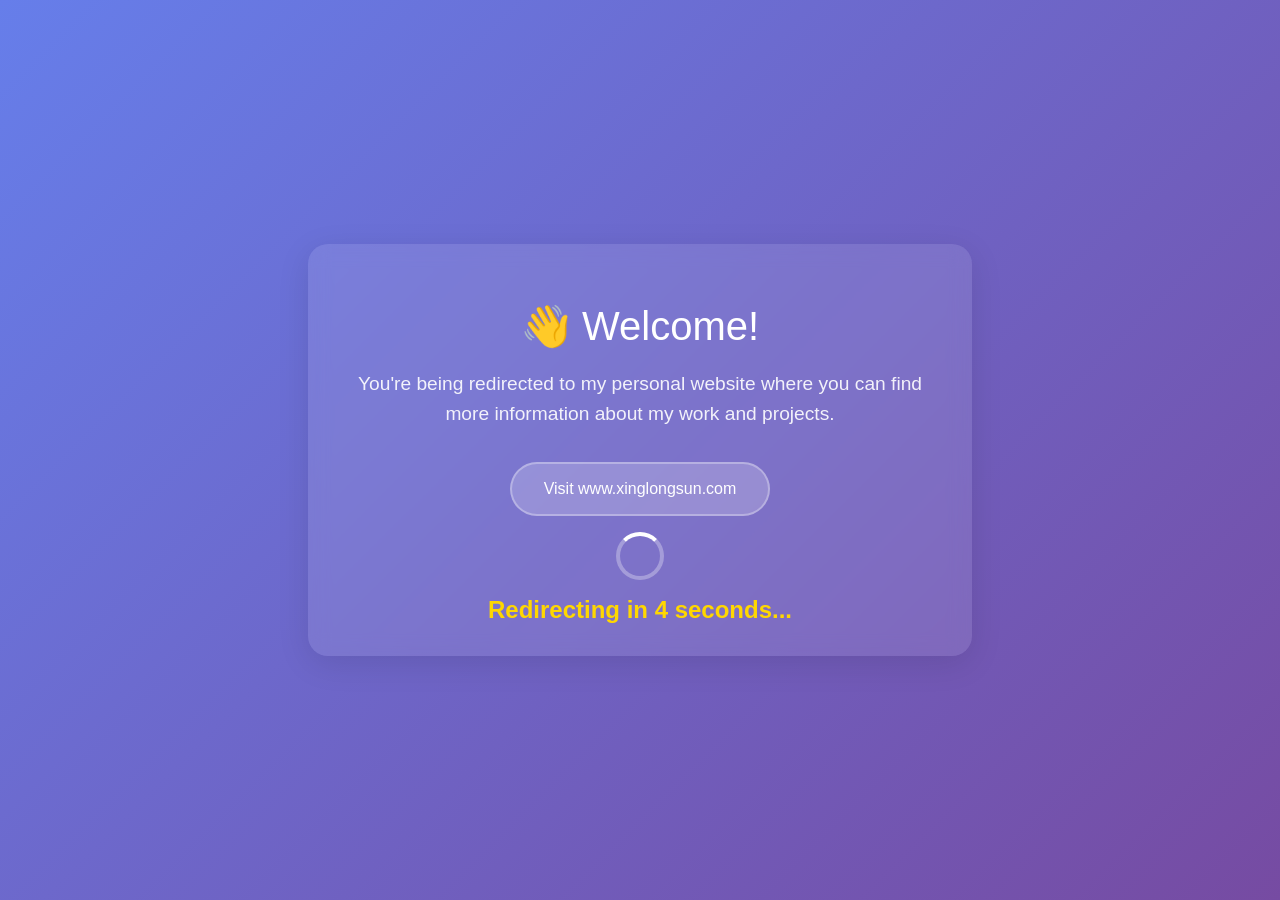
==== index.html @ 54a5a79b "update" ====
<!DOCTYPE html>
<html lang="en">
<head>
    <meta charset="UTF-8">
    <meta name="viewport" content="width=device-width, initial-scale=1.0">
    <title>Redirecting to Xinglong Sun's Website</title>
    <style>
        body {
            font-family: -apple-system, BlinkMacSystemFont, 'Segoe UI', Roboto, Oxygen, Ubuntu, Cantarell, sans-serif;
            background: linear-gradient(135deg, #667eea 0%, #764ba2 100%);
            margin: 0;
            padding: 0;
            min-height: 100vh;
            display: flex;
            align-items: center;
            justify-content: center;
            color: white;
        }
        
        .container {
            text-align: center;
            max-width: 600px;
            padding: 2rem;
            background: rgba(255, 255, 255, 0.1);
            border-radius: 20px;
            backdrop-filter: blur(10px);
            box-shadow: 0 8px 32px rgba(0, 0, 0, 0.1);
        }
        
        h1 {
            font-size: 2.5rem;
            margin-bottom: 1rem;
            font-weight: 300;
        }
        
        p {
            font-size: 1.2rem;
            margin-bottom: 2rem;
            line-height: 1.6;
            opacity: 0.9;
        }
        
        .redirect-link {
            display: inline-block;
            background: rgba(255, 255, 255, 0.2);
            color: white;
            text-decoration: none;
            padding: 1rem 2rem;
            border-radius: 50px;
            font-weight: 500;
            transition: all 0.3s ease;
            border: 2px solid rgba(255, 255, 255, 0.3);
        }
        
        .redirect-link:hover {
            background: rgba(255, 255, 255, 0.3);
            transform: translateY(-2px);
            box-shadow: 0 10px 20px rgba(0, 0, 0, 0.2);
        }
        
        .countdown {
            font-size: 1.5rem;
            font-weight: bold;
            margin-top: 1rem;
            color: #ffd700;
        }
        
        .spinner {
            width: 40px;
            height: 40px;
            border: 4px solid rgba(255, 255, 255, 0.3);
            border-top: 4px solid white;
            border-radius: 50%;
            animation: spin 1s linear infinite;
            margin: 1rem auto;
        }
        
        @keyframes spin {
            0% { transform: rotate(0deg); }
            100% { transform: rotate(360deg); }
        }
    </style>
</head>
<body>
    <div class="container">
        <h1>👋 Welcome!</h1>
        <p>You're being redirected to my personal website where you can find more information about my work and projects.</p>
        
        <a href="https://www.xinglongsun.com" class="redirect-link">
            Visit www.xinglongsun.com
        </a>
        
        <div class="spinner"></div>
        <div class="countdown" id="countdown">Redirecting in 5 seconds...</div>
    </div>

    <script>
        // Countdown timer
        let timeLeft = 5;
        const countdownElement = document.getElementById('countdown');
        
        const countdown = setInterval(() => {
            timeLeft--;
            if (timeLeft > 0) {
                countdownElement.textContent = `Redirecting in ${timeLeft} seconds...`;
            } else {
                countdownElement.textContent = 'Redirecting now...';
                clearInterval(countdown);
            }
        }, 1000);
        
        // Automatic redirect after 5 seconds
        setTimeout(() => {
            window.location.href = 'https://www.xinglongsun.com';
        }, 5000);
    </script>
</body>
</html>
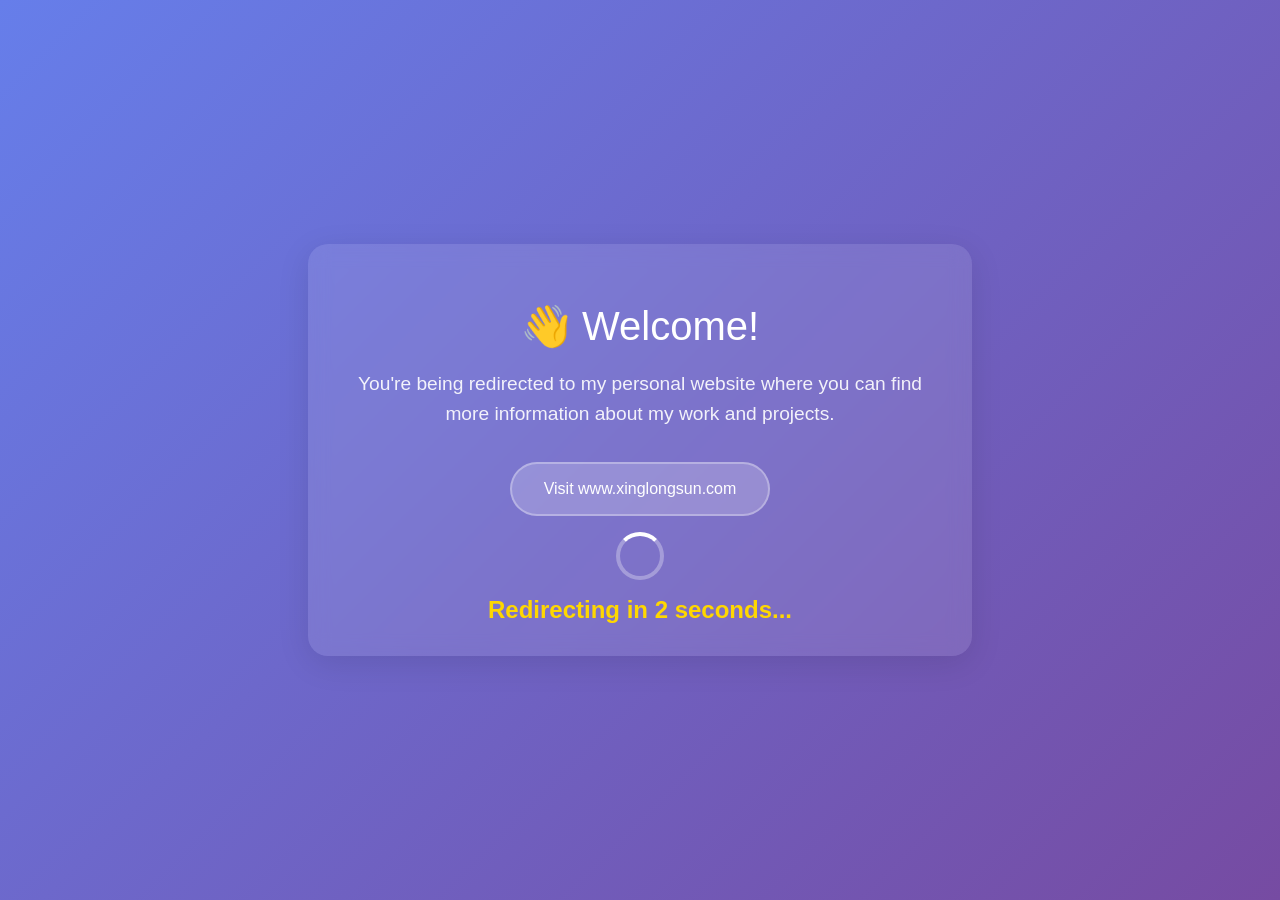
==== commit bba265b8: "update" ====
--- a/index.html
+++ b/index.html
@@ -96,7 +96,7 @@
 
     <script>
         // Countdown timer
-        let timeLeft = 5;
+        let timeLeft = 3;
         const countdownElement = document.getElementById('countdown');
         
         const countdown = setInterval(() => {
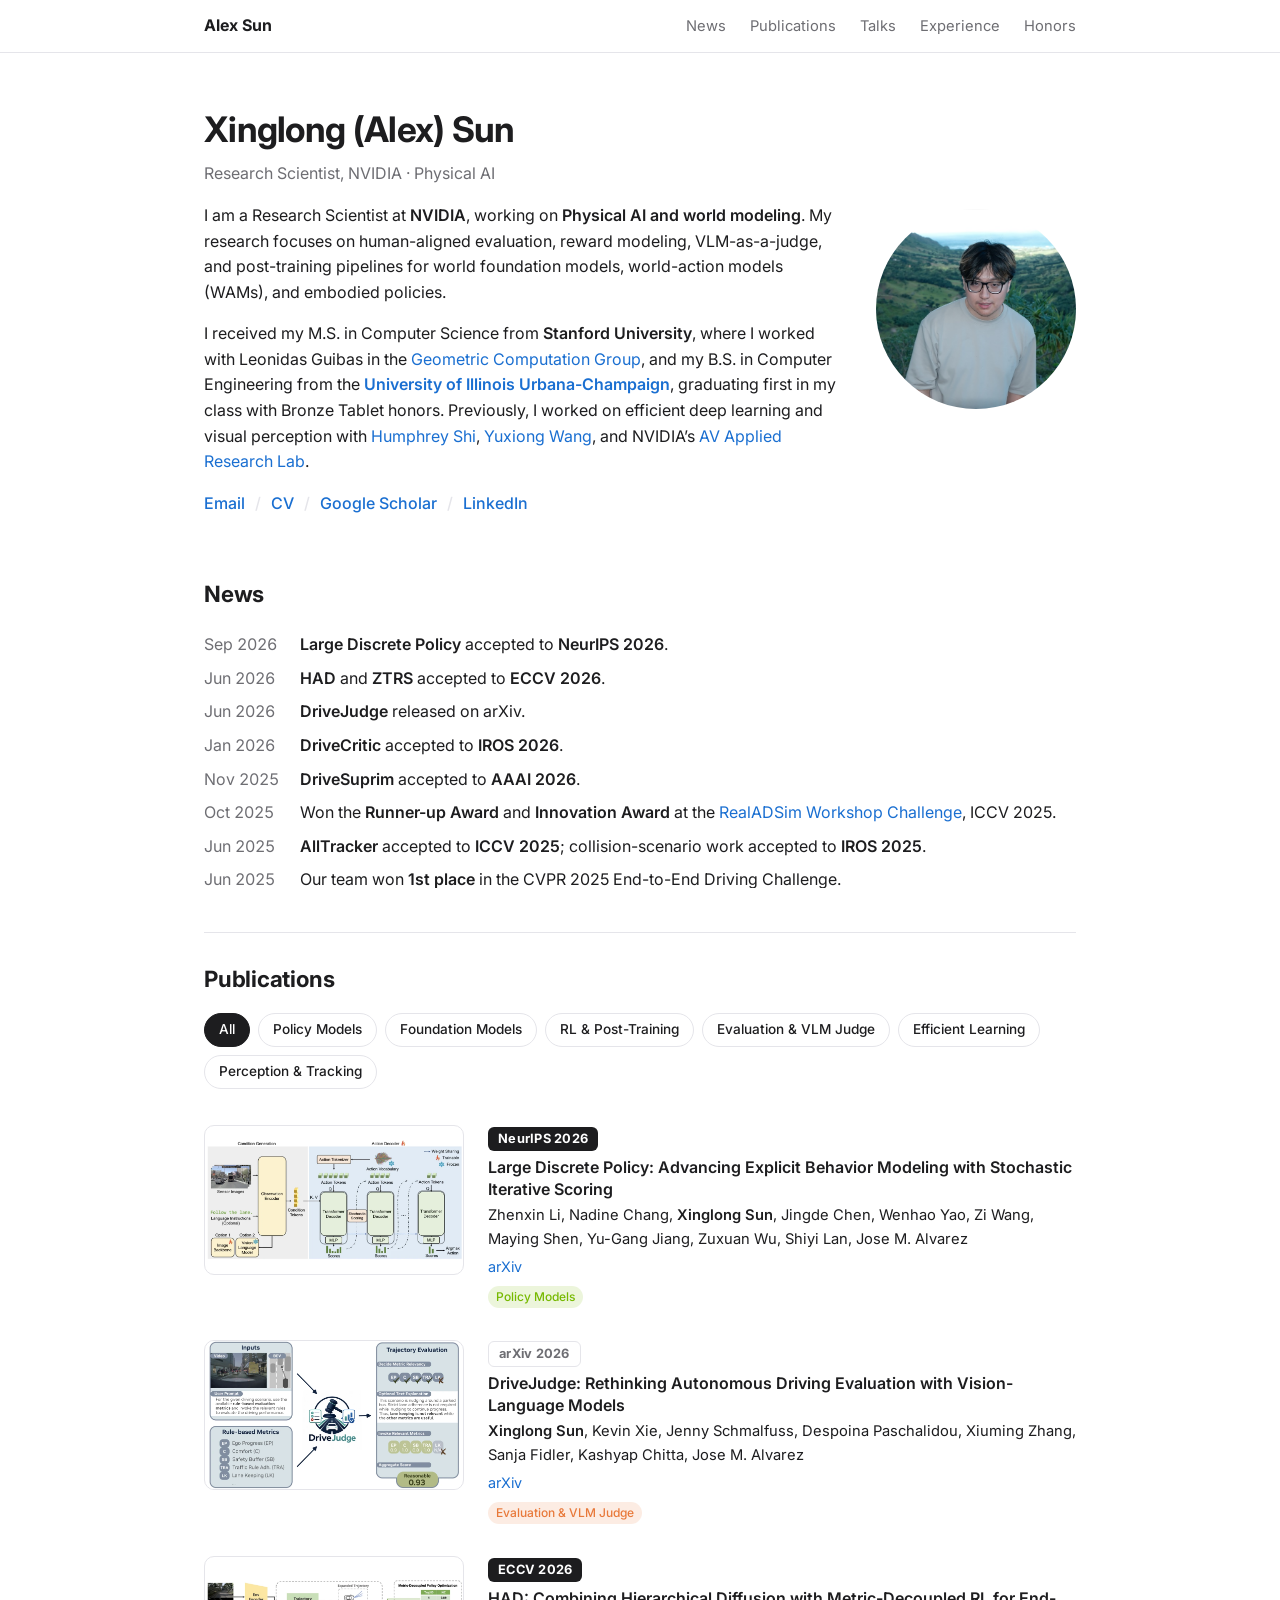
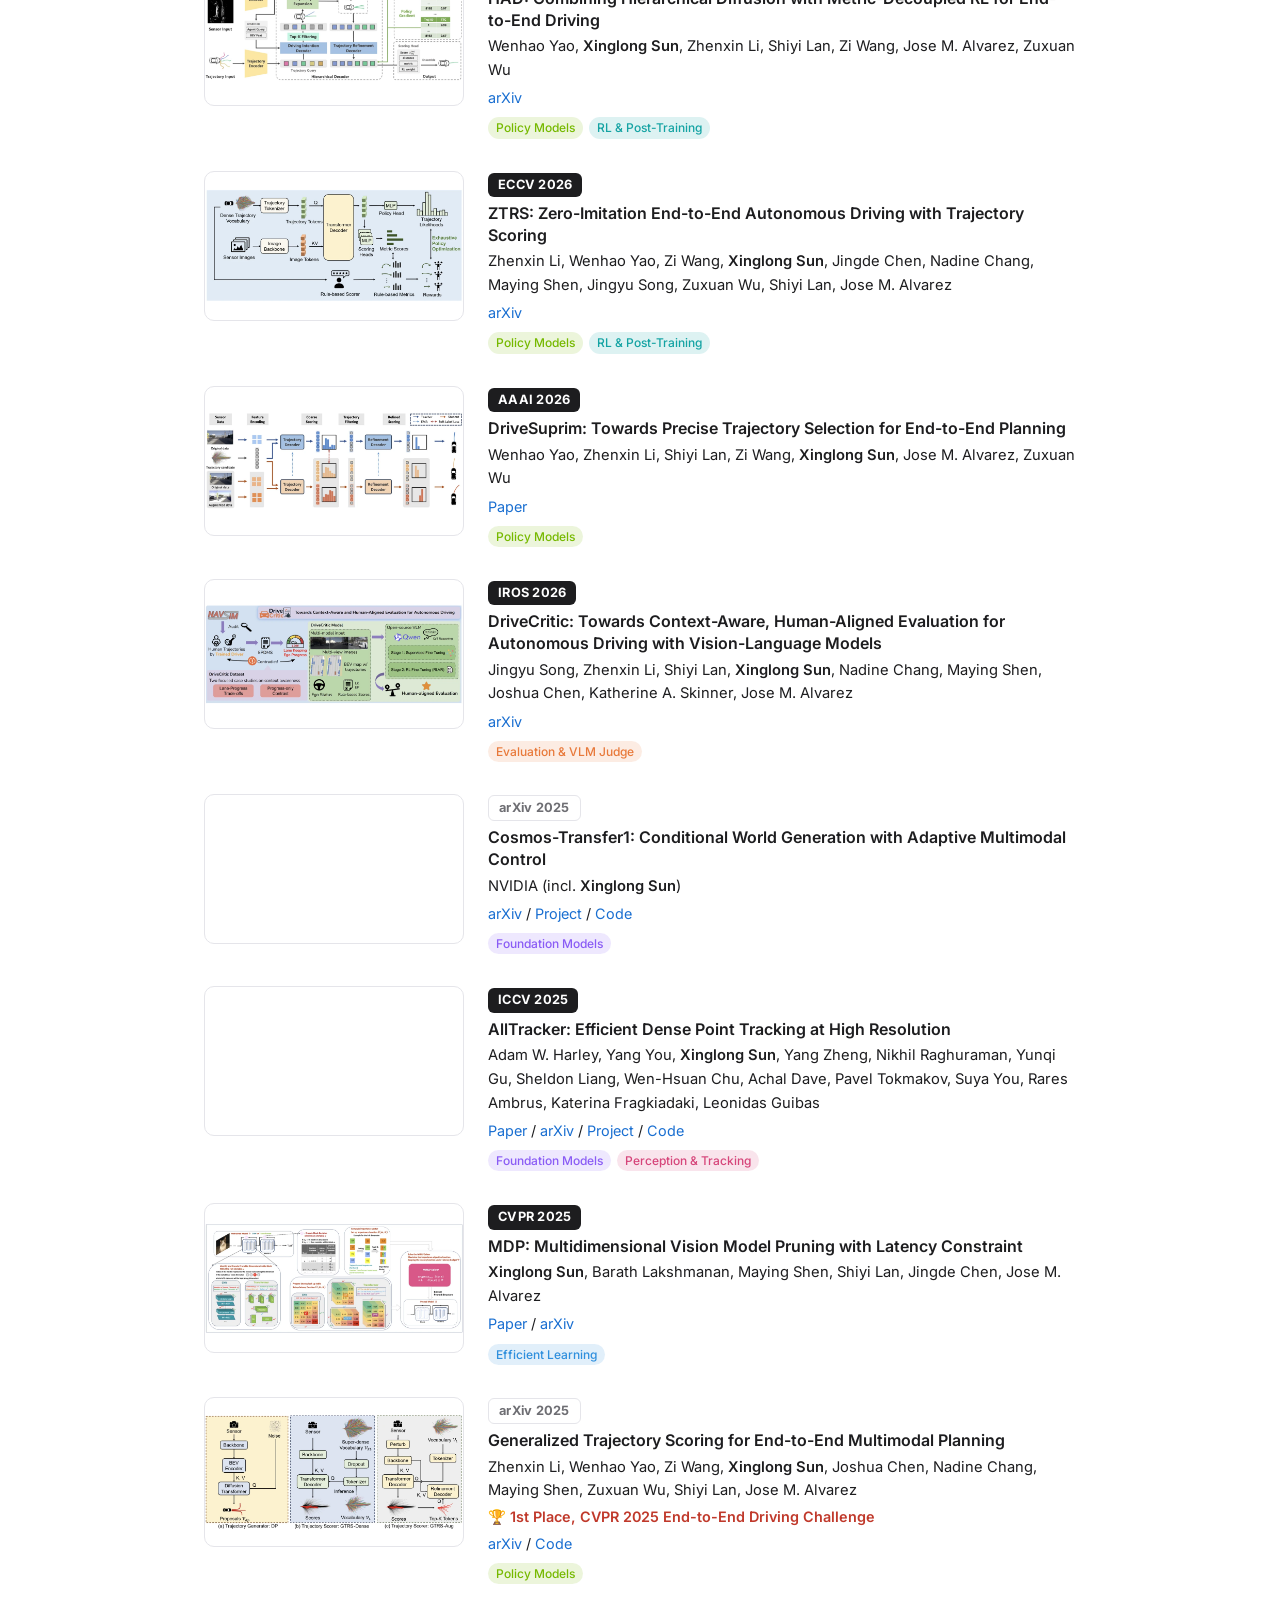
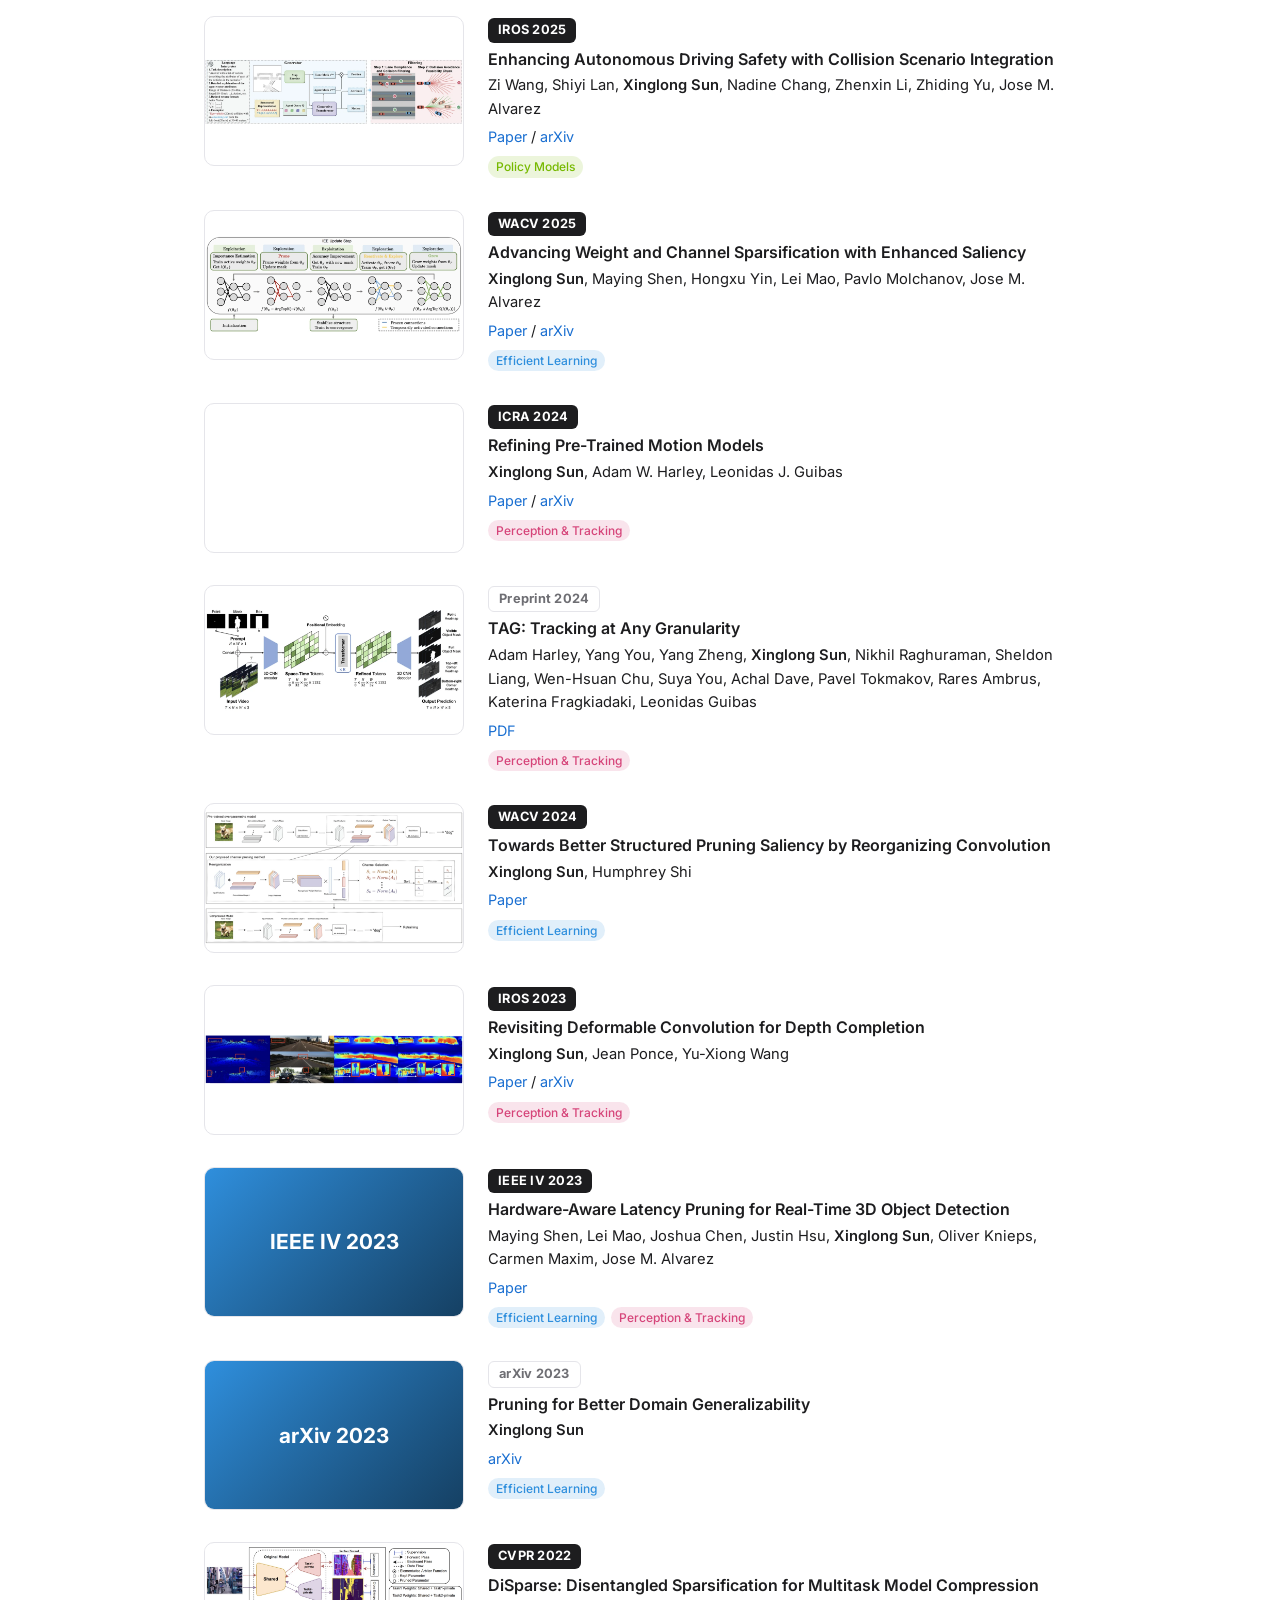
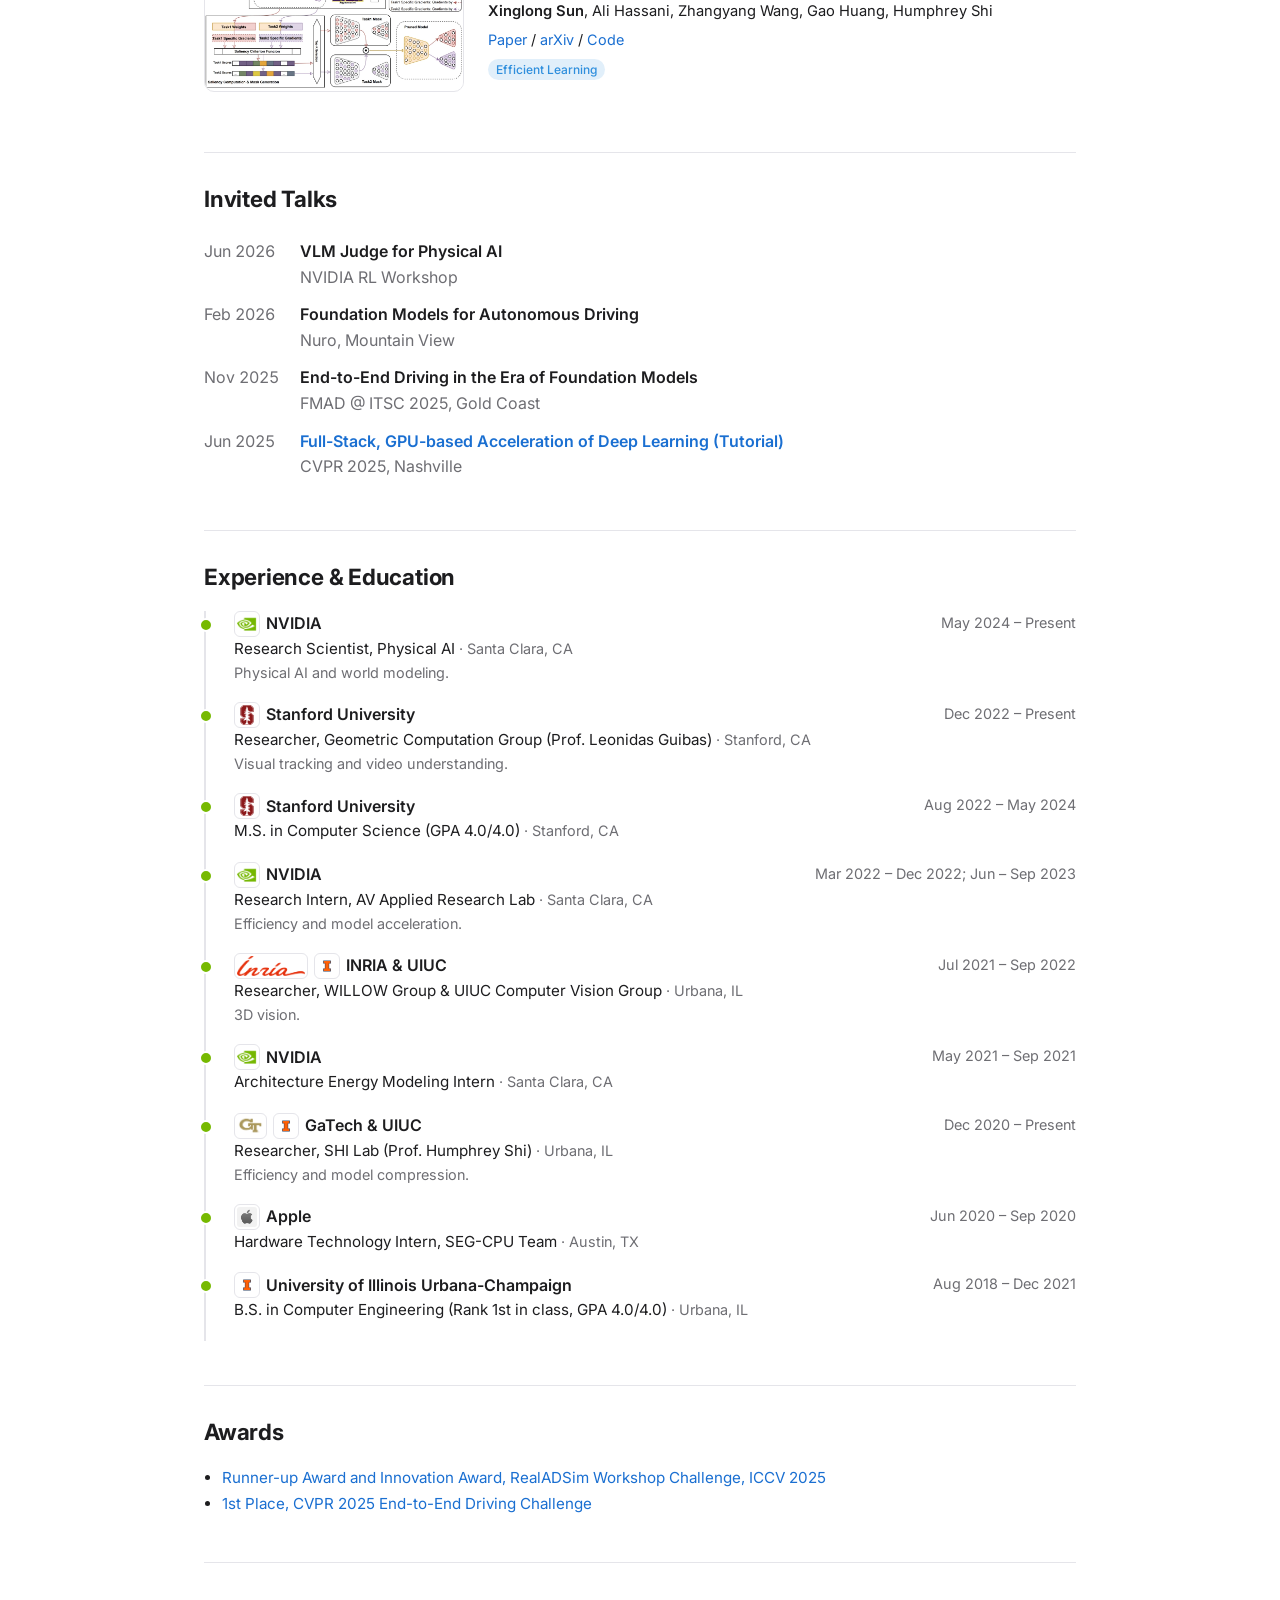
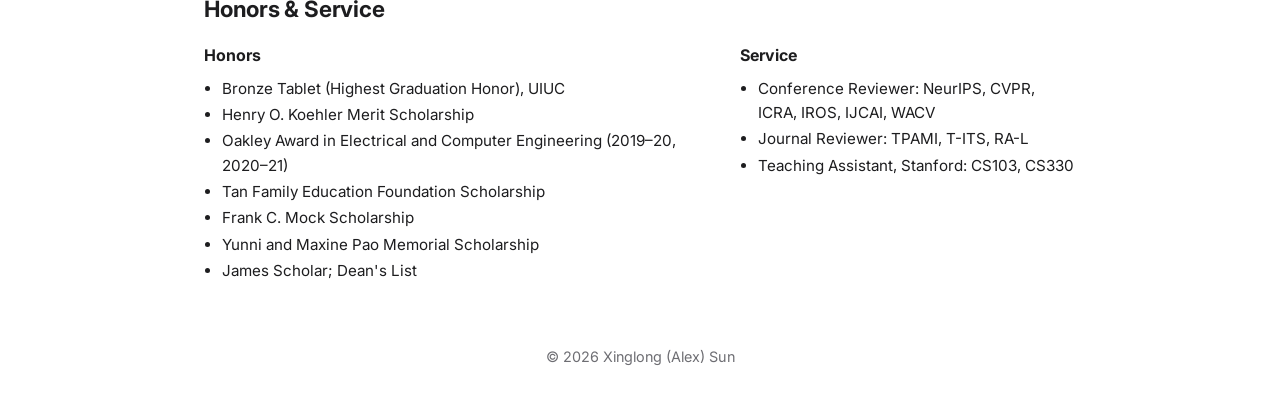
==== commit 46fe58c5: "Build personal academic website Replace the redirect page with a full site: intro, news, publication" ====
--- a/index.html
+++ b/index.html
@@ -1,118 +1,78 @@
 <!DOCTYPE html>
 <html lang="en">
 <head>
-    <meta charset="UTF-8">
-    <meta name="viewport" content="width=device-width, initial-scale=1.0">
-    <title>Redirecting to Xinglong Sun's Website</title>
-    <style>
-        body {
-            font-family: -apple-system, BlinkMacSystemFont, 'Segoe UI', Roboto, Oxygen, Ubuntu, Cantarell, sans-serif;
-            background: linear-gradient(135deg, #667eea 0%, #764ba2 100%);
-            margin: 0;
-            padding: 0;
-            min-height: 100vh;
-            display: flex;
-            align-items: center;
-            justify-content: center;
-            color: white;
-        }
-        
-        .container {
-            text-align: center;
-            max-width: 600px;
-            padding: 2rem;
-            background: rgba(255, 255, 255, 0.1);
-            border-radius: 20px;
-            backdrop-filter: blur(10px);
-            box-shadow: 0 8px 32px rgba(0, 0, 0, 0.1);
-        }
-        
-        h1 {
-            font-size: 2.5rem;
-            margin-bottom: 1rem;
-            font-weight: 300;
-        }
-        
-        p {
-            font-size: 1.2rem;
-            margin-bottom: 2rem;
-            line-height: 1.6;
-            opacity: 0.9;
-        }
-        
-        .redirect-link {
-            display: inline-block;
-            background: rgba(255, 255, 255, 0.2);
-            color: white;
-            text-decoration: none;
-            padding: 1rem 2rem;
-            border-radius: 50px;
-            font-weight: 500;
-            transition: all 0.3s ease;
-            border: 2px solid rgba(255, 255, 255, 0.3);
-        }
-        
-        .redirect-link:hover {
-            background: rgba(255, 255, 255, 0.3);
-            transform: translateY(-2px);
-            box-shadow: 0 10px 20px rgba(0, 0, 0, 0.2);
-        }
-        
-        .countdown {
-            font-size: 1.5rem;
-            font-weight: bold;
-            margin-top: 1rem;
-            color: #ffd700;
-        }
-        
-        .spinner {
-            width: 40px;
-            height: 40px;
-            border: 4px solid rgba(255, 255, 255, 0.3);
-            border-top: 4px solid white;
-            border-radius: 50%;
-            animation: spin 1s linear infinite;
-            margin: 1rem auto;
-        }
-        
-        @keyframes spin {
-            0% { transform: rotate(0deg); }
-            100% { transform: rotate(360deg); }
-        }
-    </style>
+  <meta charset="UTF-8">
+  <meta name="viewport" content="width=device-width, initial-scale=1.0">
+  <title>Xinglong (Alex) Sun</title>
+  <meta name="description" content="Xinglong (Alex) Sun — Research Scientist at NVIDIA working on Physical AI, world models, and spatial intelligence.">
+  <link rel="preconnect" href="https://fonts.googleapis.com">
+  <link rel="preconnect" href="https://fonts.gstatic.com" crossorigin>
+  <link href="https://fonts.googleapis.com/css2?family=Inter:wght@400;500;600;700&display=swap" rel="stylesheet">
+  <link rel="stylesheet" href="assets/css/style.css">
 </head>
 <body>
-    <div class="container">
-        <h1>👋 Welcome!</h1>
-        <p>You're being redirected to my personal website where you can find more information about my work and projects.</p>
-        
-        <a href="https://www.xinglongsun.com" class="redirect-link">
-            Visit www.xinglongsun.com
-        </a>
-        
-        <div class="spinner"></div>
-        <div class="countdown" id="countdown">Redirecting in 5 seconds...</div>
+  <nav class="nav">
+    <div class="wrap nav-inner">
+      <a href="#" class="brand">Alex Sun</a>
+      <div class="nav-links">
+        <a href="#news">News</a>
+        <a href="#publications">Publications</a>
+        <a href="#talks">Talks</a>
+        <a href="#experience">Experience</a>
+        <a href="#honors">Honors</a>
+      </div>
     </div>
+  </nav>
 
-    <script>
-        // Countdown timer
-        let timeLeft = 3;
-        const countdownElement = document.getElementById('countdown');
-        
-        const countdown = setInterval(() => {
-            timeLeft--;
-            if (timeLeft > 0) {
-                countdownElement.textContent = `Redirecting in ${timeLeft} seconds...`;
-            } else {
-                countdownElement.textContent = 'Redirecting now...';
-                clearInterval(countdown);
-            }
-        }, 1000);
-        
-        // Automatic redirect after 5 seconds
-        setTimeout(() => {
-            window.location.href = 'https://www.xinglongsun.com';
-        }, 5000);
-    </script>
+  <main class="wrap">
+    <header class="intro">
+      <div class="intro-text">
+        <h1 id="name"></h1>
+        <div id="title" class="subtitle"></div>
+        <div id="bio"></div>
+        <div id="links" class="links"></div>
+      </div>
+      <img id="photo" class="photo">
+    </header>
+
+    <section id="news">
+      <h2>News</h2>
+      <ul id="news-list" class="news"></ul>
+    </section>
+
+    <section id="publications">
+      <h2>Publications</h2>
+      <div id="filters" class="filters"></div>
+      <div id="pub-list"></div>
+    </section>
+
+    <section id="talks">
+      <h2>Invited Talks</h2>
+      <ul id="talks-list" class="news talks"></ul>
+    </section>
+
+    <section id="experience">
+      <h2>Experience &amp; Education</h2>
+      <ul id="exp-list" class="timeline"></ul>
+    </section>
+
+    <section id="awards">
+      <h2>Awards</h2>
+      <ul id="awards-list" class="plain"></ul>
+    </section>
+
+    <section id="honors">
+      <h2>Honors &amp; Service</h2>
+      <div class="two-col">
+        <div><h3>Honors</h3><ul id="honors-list" class="plain"></ul></div>
+        <div><h3>Service</h3><ul id="service-list" class="plain"></ul></div>
+      </div>
+    </section>
+  </main>
+
+  <footer class="wrap footer muted small">© <span id="year"></span> Xinglong (Alex) Sun</footer>
+
+  <script src="assets/js/data.js"></script>
+  <script src="assets/js/main.js"></script>
 </body>
 </html>
--- a/assets/css/style.css
+++ b/assets/css/style.css
@@ -0,0 +1,159 @@
+:root {
+  --bg: #ffffff;
+  --fg: #1d1d1f;
+  --muted: #6e6e73;
+  --line: #e5e5ea;
+  --card: #f7f7f9;
+  --accent: #76b900; /* NVIDIA green */
+  --link: #1a6fd1;
+}
+@media (prefers-color-scheme: dark) {
+  :root {
+    --bg: #111113;
+    --fg: #ececf0;
+    --muted: #9a9aa2;
+    --line: #2a2a2f;
+    --card: #1a1a1e;
+    --link: #6cb2ff;
+  }
+}
+
+* { box-sizing: border-box; }
+html { scroll-behavior: smooth; scroll-padding-top: 64px; }
+body {
+  margin: 0;
+  font-family: Inter, -apple-system, BlinkMacSystemFont, "Segoe UI", Roboto, sans-serif;
+  font-size: 16px;
+  line-height: 1.6;
+  color: var(--fg);
+  background: var(--bg);
+}
+a { color: var(--link); text-decoration: none; }
+a:hover { text-decoration: underline; }
+b { font-weight: 600; }
+
+.wrap { max-width: 920px; margin: 0 auto; padding: 0 24px; }
+.muted { color: var(--muted); }
+.small { font-size: 0.9rem; }
+
+/* Nav */
+.nav {
+  position: sticky; top: 0; z-index: 10;
+  background: color-mix(in srgb, var(--bg) 85%, transparent);
+  backdrop-filter: blur(8px);
+  border-bottom: 1px solid var(--line);
+}
+.nav-inner { display: flex; justify-content: space-between; align-items: center; height: 52px; }
+.brand { font-weight: 700; color: var(--fg); }
+.nav-links a { color: var(--muted); margin-left: 20px; font-size: 0.92rem; }
+.nav-links a:hover { color: var(--fg); text-decoration: none; }
+
+/* Intro */
+.intro { display: flex; gap: 40px; align-items: center; padding: 48px 0 16px; }
+.intro-text { flex: 1; }
+h1 { font-size: 2.2rem; margin: 0 0 4px; letter-spacing: -0.02em; }
+.subtitle { color: var(--muted); margin-bottom: 16px; }
+.links { margin-top: 12px; font-weight: 500; }
+.links .sep { color: var(--line); margin: 0 10px; }
+.photo {
+  width: 200px; height: 200px; border-radius: 50%; object-fit: cover; object-position: 50% 10%; flex-shrink: 0;
+}
+.photo.placeholder {
+  display: flex; align-items: center; justify-content: center;
+  font-size: 3.5rem; font-weight: 700; color: #fff;
+  background: linear-gradient(135deg, var(--accent), #2f8fdd);
+}
+
+/* Sections */
+section { padding: 28px 0; border-top: 1px solid var(--line); margin-top: 16px; }
+.intro + section { border-top: none; }
+h2 { font-size: 1.4rem; margin: 0 0 16px; letter-spacing: -0.01em; }
+h3 { font-size: 1rem; margin: 0 0 8px; }
+
+/* News */
+.news { list-style: none; padding: 0; margin: 0; max-height: 260px; overflow-y: auto; }
+.news li { display: flex; gap: 16px; padding: 4px 0; }
+.news .date { flex: 0 0 80px; color: var(--muted); font-variant-numeric: tabular-nums; }
+.news.talks { max-height: none; }
+.talks li { padding: 6px 0; }
+
+/* Filters */
+.filters { display: flex; flex-wrap: wrap; gap: 8px; margin: 12px 0 20px; }
+.chip {
+  --c: var(--fg);
+  font: inherit; font-size: 0.85rem; font-weight: 500;
+  padding: 5px 14px; border-radius: 999px; cursor: pointer;
+  border: 1px solid var(--line); background: transparent; color: var(--fg);
+  transition: all 0.15s ease;
+}
+.chip:hover { border-color: var(--c); }
+.chip.active { background: var(--c); border-color: var(--c); color: var(--bg); }
+
+/* Publications */
+.pub { display: flex; gap: 24px; padding: 16px 0; }
+.thumb {
+  flex: 0 0 260px; height: 150px; border-radius: 10px; overflow: hidden;
+  background: #fff; border: 1px solid var(--line);
+}
+/* contain, not cover: thumbnails are often wide paper figures that must not be cropped */
+.thumb img, .thumb video { width: 100%; height: 100%; object-fit: contain; display: block; }
+.thumb-placeholder {
+  width: 100%; height: 100%; display: flex; align-items: center; justify-content: center;
+  padding: 12px; text-align: center; font-weight: 700; font-size: 1.3rem; color: #fff;
+  background: linear-gradient(135deg, var(--c), color-mix(in srgb, var(--c) 45%, #000));
+}
+.pub-body { flex: 1; min-width: 0; }
+.pub-title { font-weight: 600; line-height: 1.35; margin-bottom: 4px; }
+.pub-authors { font-size: 0.92rem; }
+.venue-badge {
+  display: inline-block; margin-bottom: 6px; padding: 2px 10px; border-radius: 6px;
+  font-size: 0.8rem; font-weight: 700; letter-spacing: 0.02em;
+}
+.venue-badge.conf { background: var(--fg); color: var(--bg); }
+.venue-badge.preprint { color: var(--muted); border: 1px solid var(--line); }
+.award { font-size: 0.9rem; color: #c0392b; font-weight: 600; margin-top: 2px; }
+.award a { color: inherit; }
+.pub-links { font-size: 0.9rem; margin-top: 4px; }
+.tags { margin-top: 8px; display: flex; flex-wrap: wrap; gap: 6px; }
+.tag {
+  font-size: 0.75rem; font-weight: 500; padding: 1px 8px; border-radius: 999px;
+  color: var(--c); background: color-mix(in srgb, var(--c) 14%, transparent);
+}
+
+/* Experience timeline */
+.timeline { list-style: none; padding: 0 0 0 20px; margin: 0; border-left: 2px solid var(--line); }
+.timeline li { position: relative; padding: 0 0 18px 8px; }
+.timeline li::before {
+  content: ""; position: absolute; left: -27px; top: 7px;
+  width: 10px; height: 10px; border-radius: 50%;
+  background: var(--accent); border: 2px solid var(--bg);
+}
+.exp-head { display: flex; justify-content: space-between; gap: 12px; flex-wrap: wrap; }
+.org { font-weight: 600; display: inline-flex; align-items: center; gap: 6px; }
+.exp-logo {
+  height: 26px; width: auto; min-width: 26px; max-width: 80px; object-fit: contain; padding: 2px;
+  background: #fff; border: 1px solid var(--line); border-radius: 6px;
+}
+.exp-head .date { color: var(--muted); font-size: 0.9rem; }
+.role { font-size: 0.95rem; }
+.timeline .muted { font-size: 0.9rem; }
+
+/* Honors */
+.two-col { display: grid; grid-template-columns: 3fr 2fr; gap: 32px; }
+ul.plain { margin: 0; padding-left: 18px; }
+ul.plain li { margin: 2px 0; font-size: 0.95rem; }
+
+.footer { padding: 32px 24px 48px; text-align: center; }
+
+/* Mobile */
+@media (max-width: 680px) {
+  .intro { flex-direction: column-reverse; align-items: flex-start; gap: 20px; padding-top: 28px; }
+  .photo { width: 120px; height: 120px; }
+  .photo.placeholder { font-size: 2.2rem; }
+  .brand { display: none; }
+  .nav-inner { justify-content: center; }
+  .nav-links a { margin: 0 8px; font-size: 0.85rem; }
+  .pub { flex-direction: column; gap: 12px; }
+  .thumb { flex-basis: auto; width: 100%; height: 180px; }
+  .two-col { grid-template-columns: 1fr; }
+}
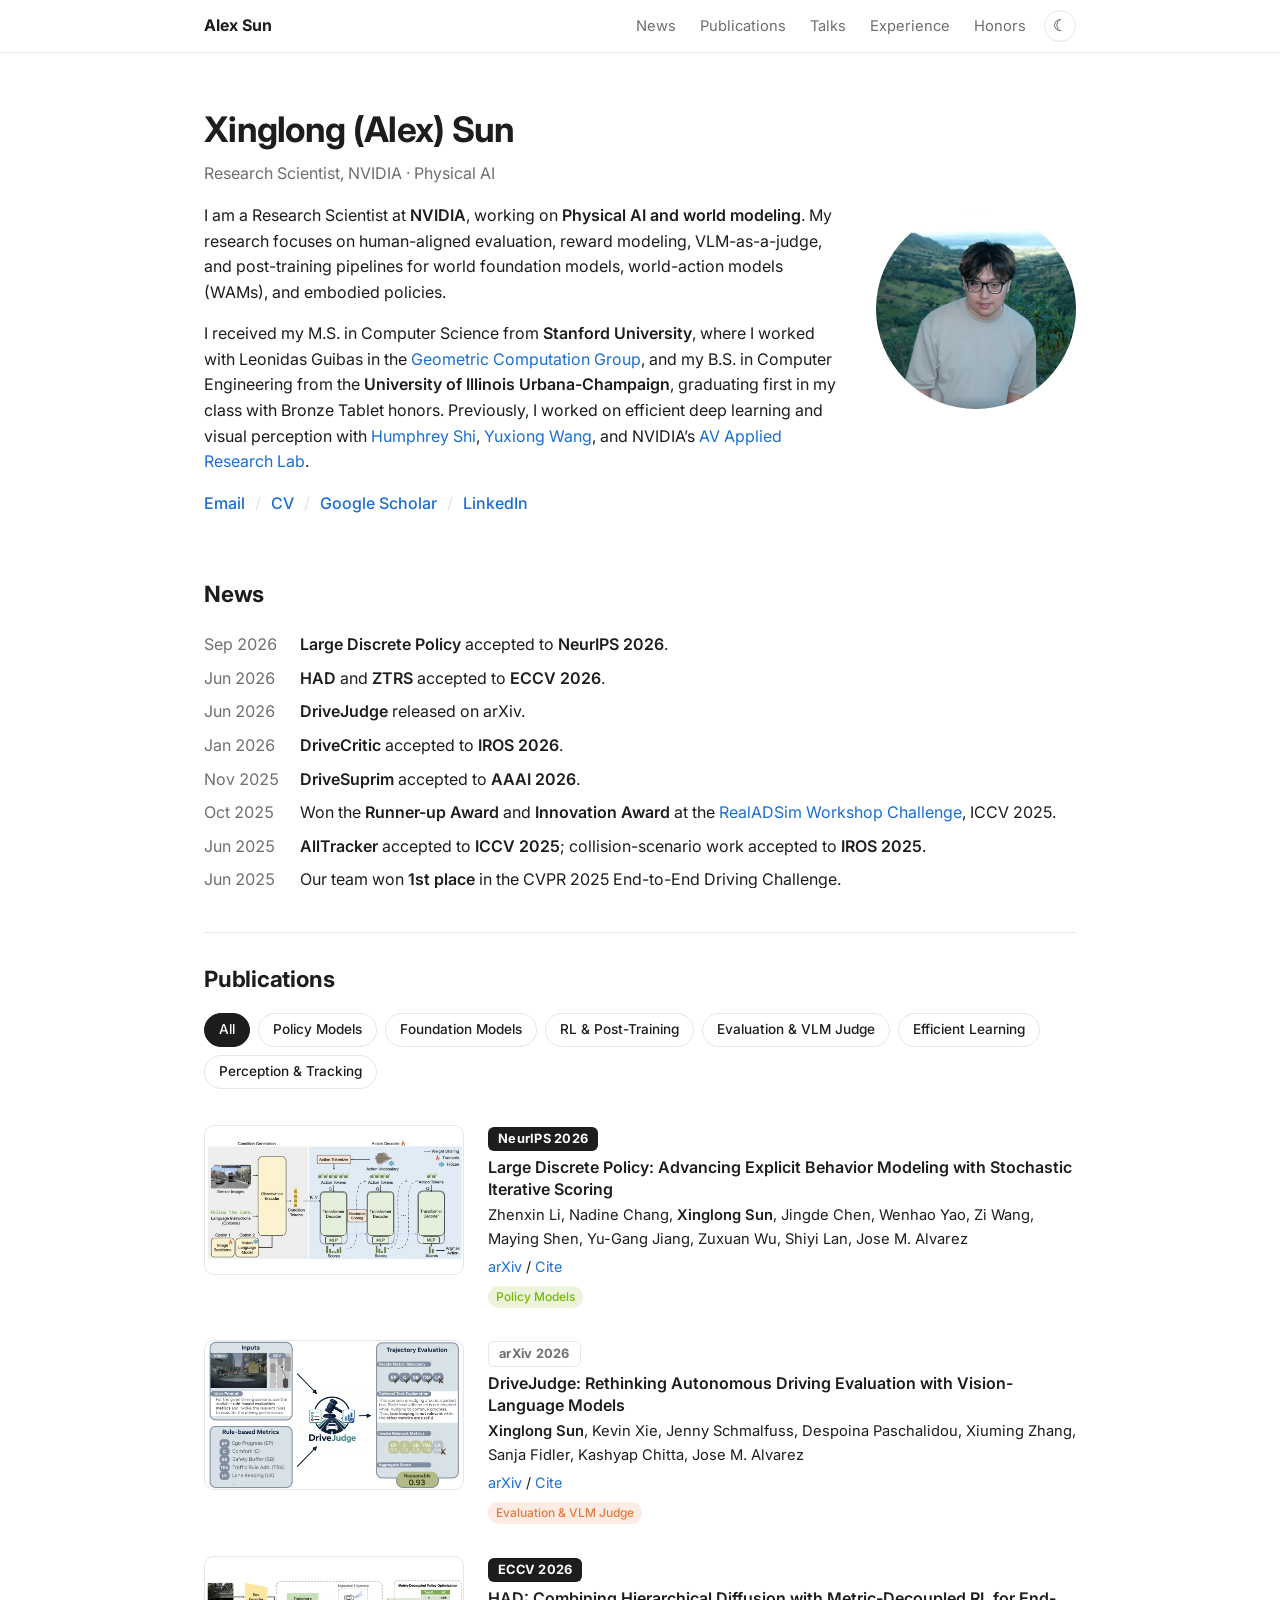
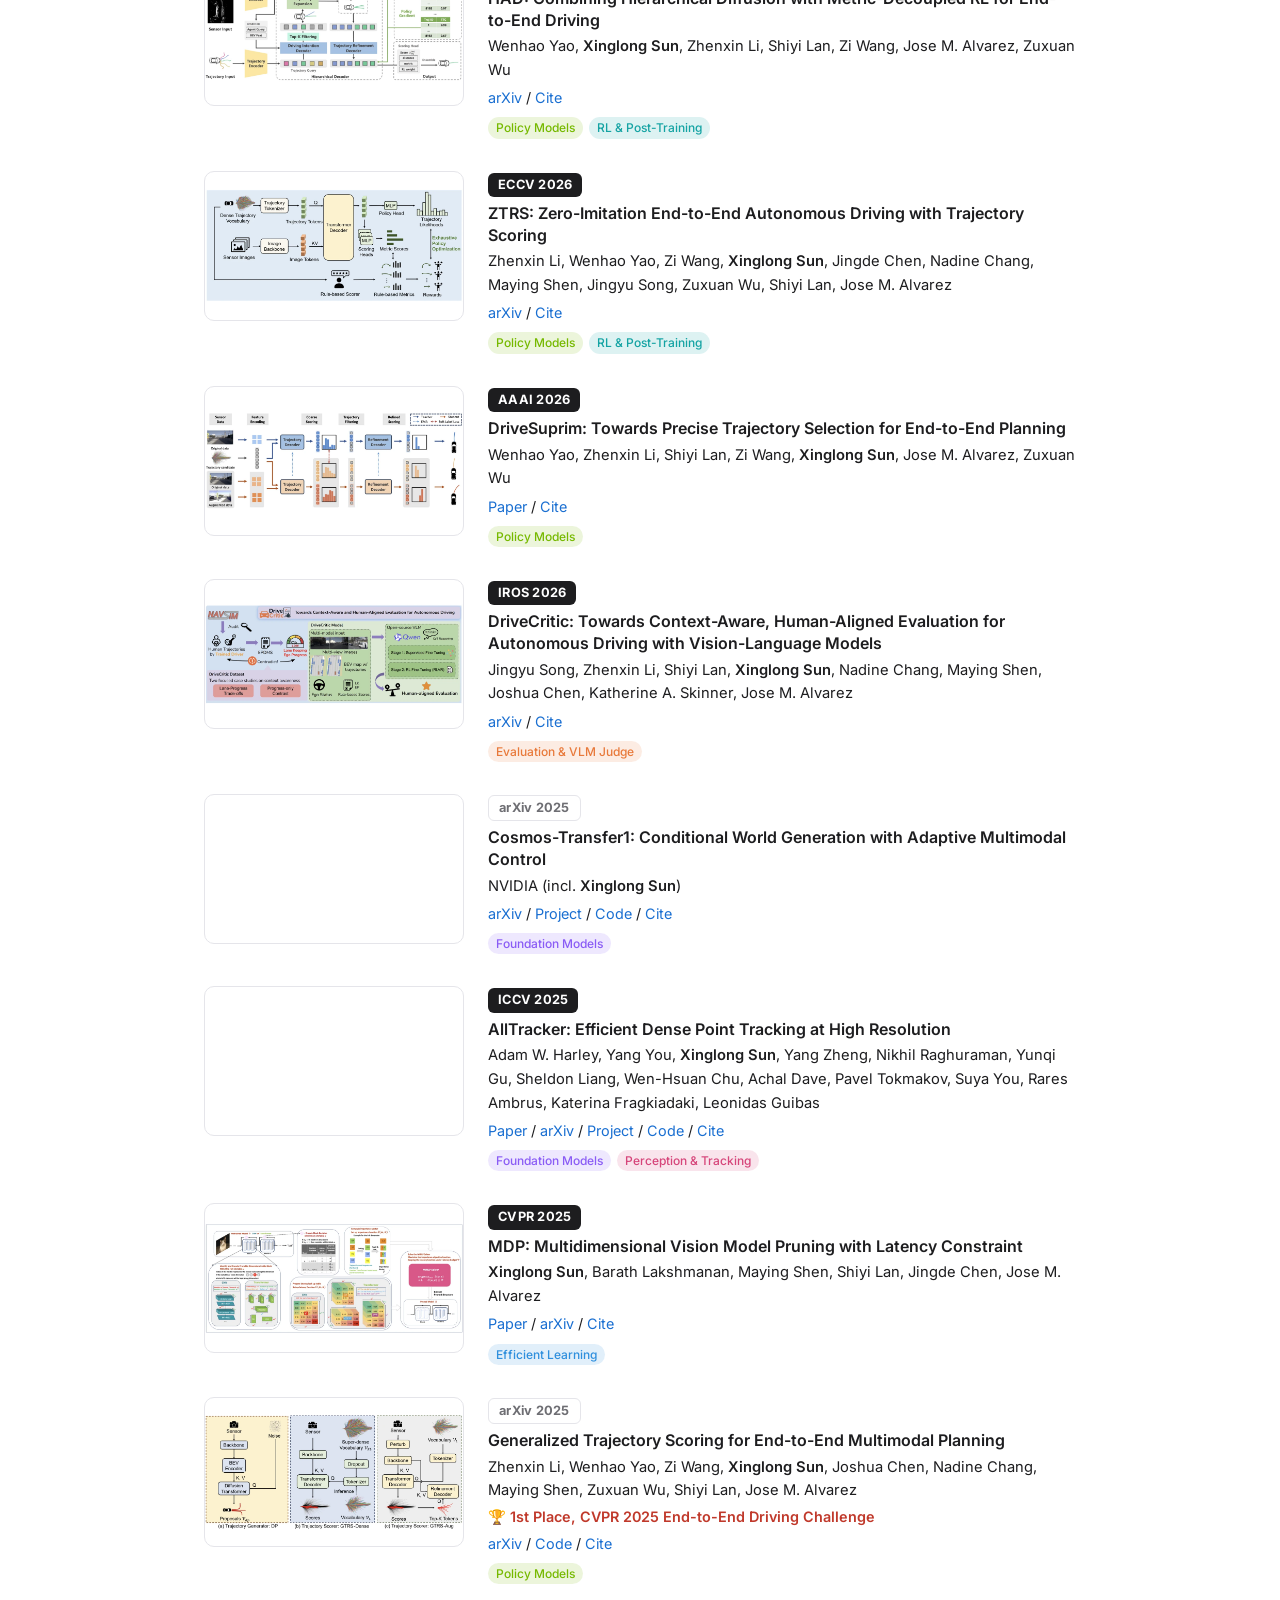
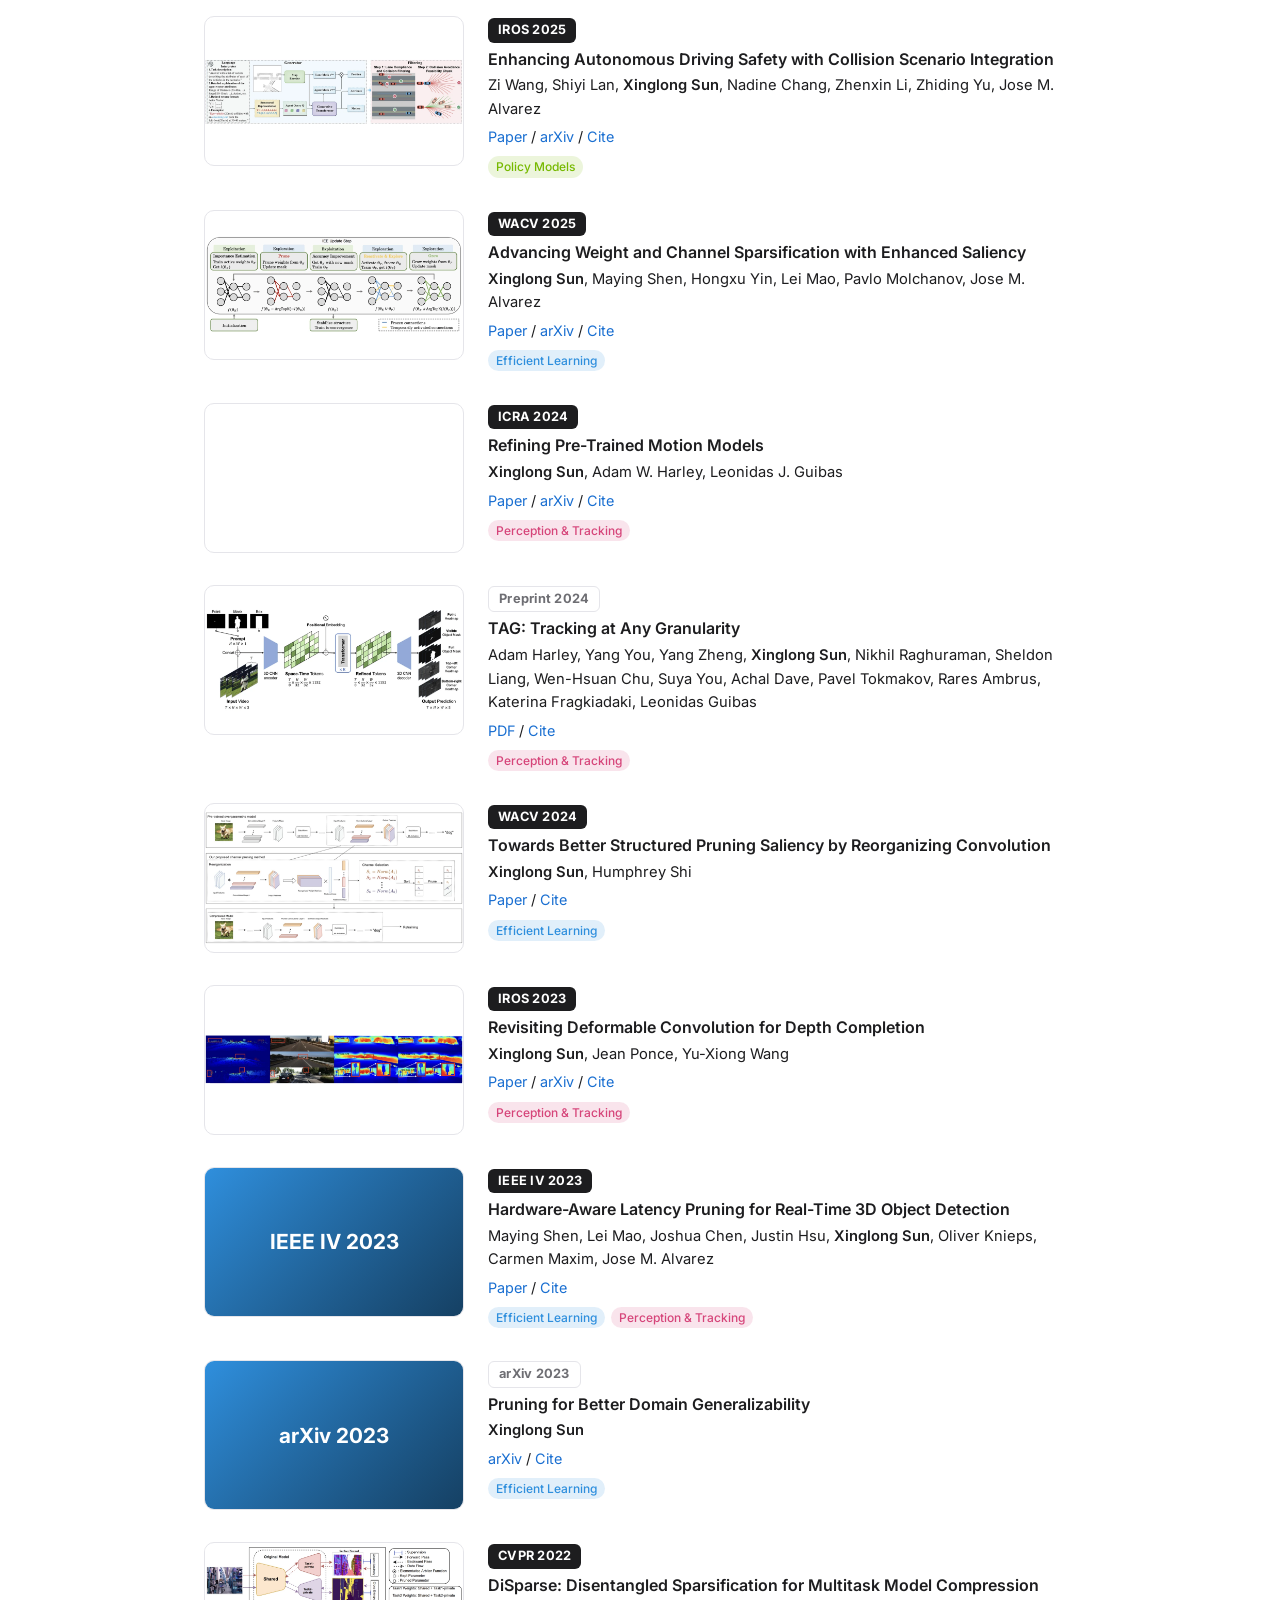
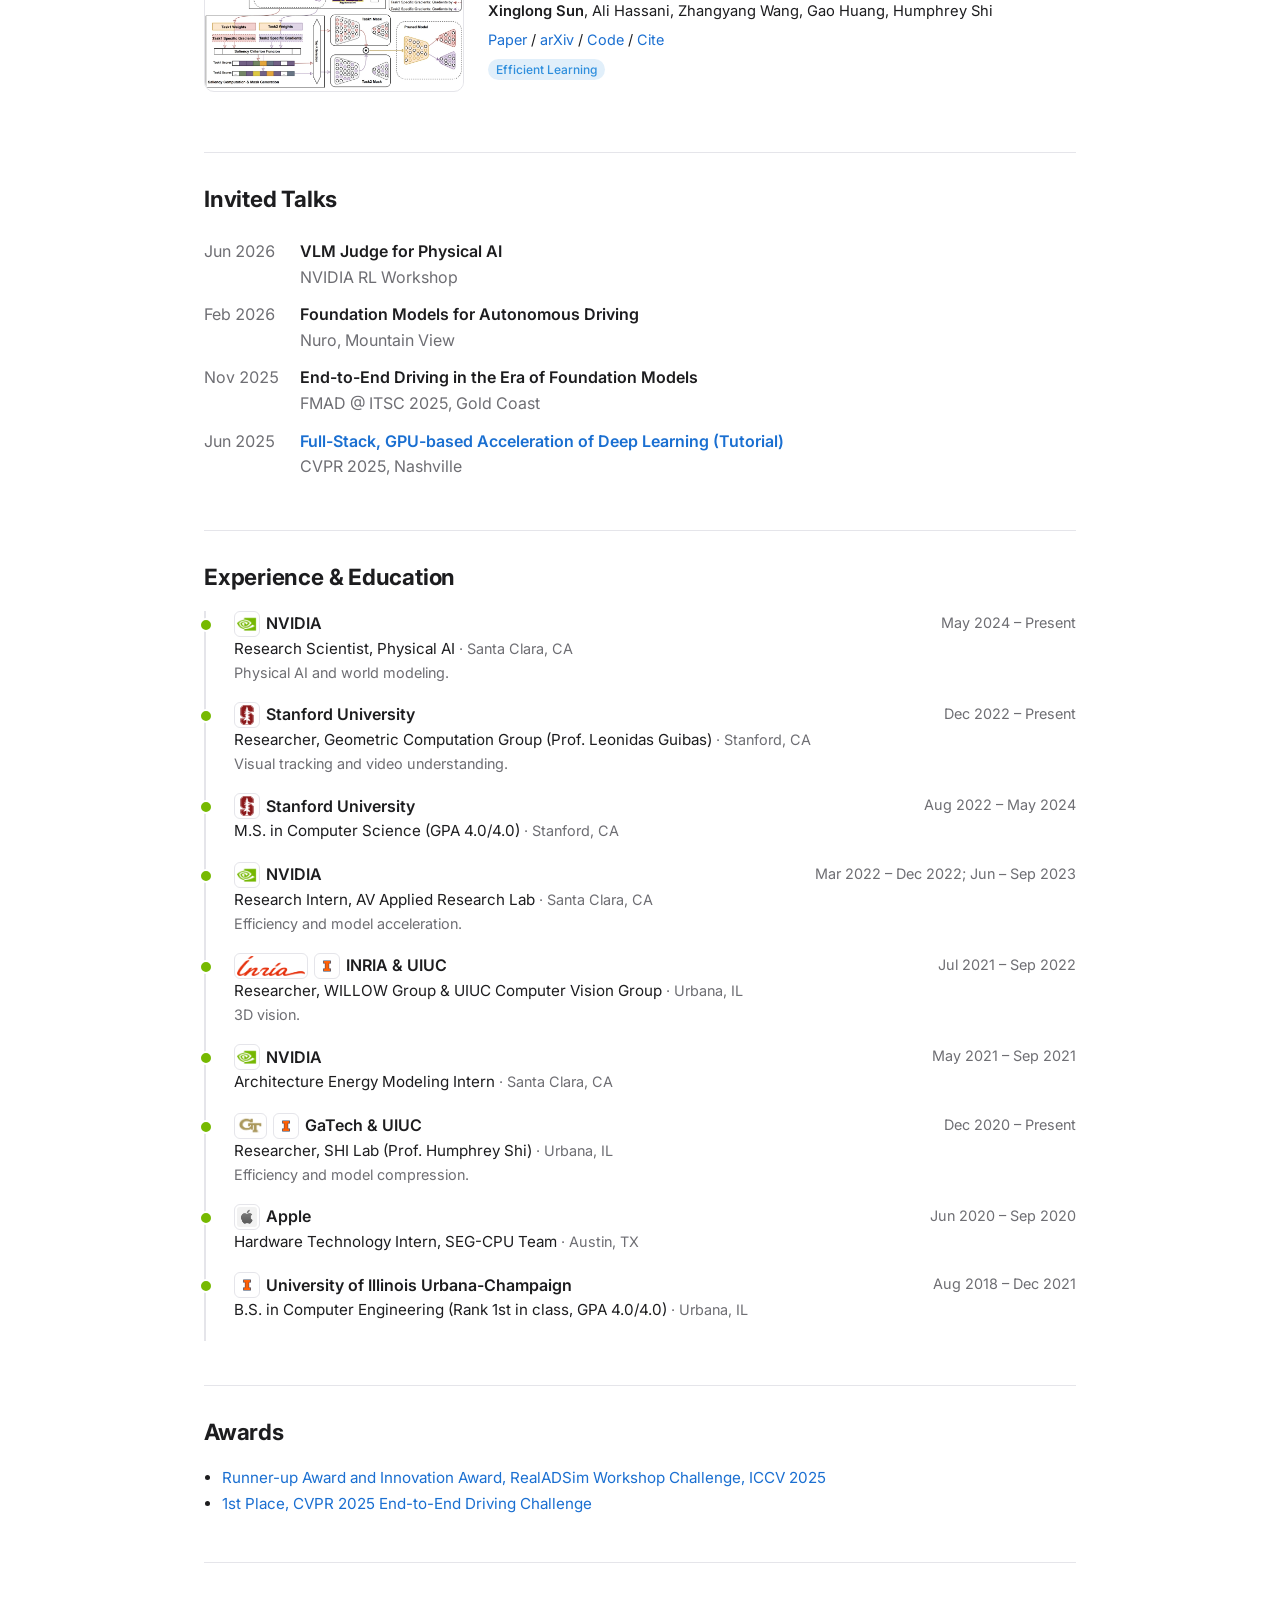
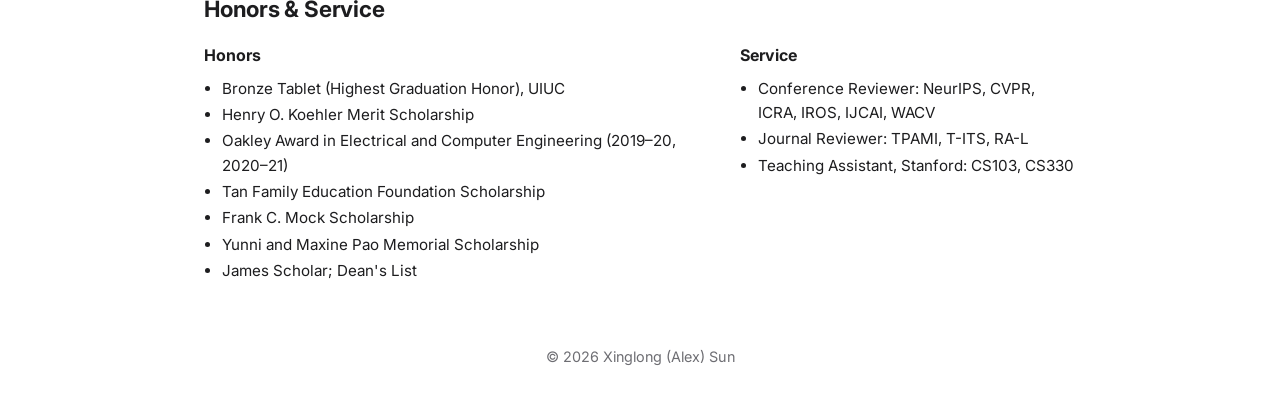
==== commit 8268fa63: "Add dark mode toggle and BibTeX Cite button - Nav button switches light/dark; choice persists, defau" ====
--- a/index.html
+++ b/index.html
@@ -3,23 +3,57 @@
 <head>
   <meta charset="UTF-8">
   <meta name="viewport" content="width=device-width, initial-scale=1.0">
-  <title>Xinglong (Alex) Sun</title>
-  <meta name="description" content="Xinglong (Alex) Sun — Research Scientist at NVIDIA working on Physical AI, world models, and spatial intelligence.">
+  <title>Xinglong (Alex) Sun — Research Scientist at NVIDIA</title>
+  <meta name="description" content="Xinglong (Alex) Sun is a Research Scientist at NVIDIA working on Physical AI and world modeling: human-aligned evaluation, reward modeling, VLM-as-a-judge, and post-training. Stanford M.S., UIUC B.S.">
+  <link rel="canonical" href="https://www.xinglongsun.com/">
+  <meta name="google-site-verification" content="Y0mC3JJ1Ih9r4LeJA6FS8z-ejfhLuhddXPPu7dQLKc0">
+  <meta property="og:type" content="profile">
+  <meta property="og:title" content="Xinglong (Alex) Sun — Research Scientist at NVIDIA">
+  <meta property="og:description" content="Research on Physical AI and world modeling: evaluation, reward modeling, VLM judges, and post-training.">
+  <meta property="og:url" content="https://www.xinglongsun.com/">
+  <meta property="og:image" content="https://www.xinglongsun.com/assets/img/profile.jpg">
+  <script type="application/ld+json">
+  {
+    "@context": "https://schema.org",
+    "@type": "Person",
+    "name": "Xinglong Sun",
+    "alternateName": ["Alex Sun", "Xinglong (Alex) Sun"],
+    "jobTitle": "Research Scientist",
+    "worksFor": { "@type": "Organization", "name": "NVIDIA" },
+    "alumniOf": [
+      { "@type": "CollegeOrUniversity", "name": "Stanford University" },
+      { "@type": "CollegeOrUniversity", "name": "University of Illinois Urbana-Champaign" }
+    ],
+    "url": "https://www.xinglongsun.com/",
+    "image": "https://www.xinglongsun.com/assets/img/profile.jpg",
+    "sameAs": [
+      "https://scholar.google.com/citations?user=7_ziRTsAAAAJ",
+      "https://www.linkedin.com/in/xinglong-sun-4584b2174"
+    ]
+  }
+  </script>
   <link rel="preconnect" href="https://fonts.googleapis.com">
   <link rel="preconnect" href="https://fonts.gstatic.com" crossorigin>
   <link href="https://fonts.googleapis.com/css2?family=Inter:wght@400;500;600;700&display=swap" rel="stylesheet">
   <link rel="stylesheet" href="assets/css/style.css">
+  <script>
+    // Apply a saved theme before first paint to avoid a light/dark flash.
+    try { const t = localStorage.getItem("theme"); if (t) document.documentElement.dataset.theme = t; } catch (e) {}
+  </script>
 </head>
 <body>
   <nav class="nav">
     <div class="wrap nav-inner">
       <a href="#" class="brand">Alex Sun</a>
-      <div class="nav-links">
-        <a href="#news">News</a>
-        <a href="#publications">Publications</a>
-        <a href="#talks">Talks</a>
-        <a href="#experience">Experience</a>
-        <a href="#honors">Honors</a>
+      <div class="nav-right">
+        <div class="nav-links">
+          <a href="#news">News</a>
+          <a href="#publications">Publications</a>
+          <a href="#talks">Talks</a>
+          <a href="#experience">Experience</a>
+          <a href="#honors">Honors</a>
+        </div>
+        <button id="theme-toggle" class="theme-toggle" aria-label="Toggle dark mode"></button>
       </div>
     </div>
   </nav>
@@ -27,7 +61,7 @@
   <main class="wrap">
     <header class="intro">
       <div class="intro-text">
-        <h1 id="name"></h1>
+        <h1 id="name">Xinglong (Alex) Sun</h1>
         <div id="title" class="subtitle"></div>
         <div id="bio"></div>
         <div id="links" class="links"></div>
--- a/assets/css/style.css
+++ b/assets/css/style.css
@@ -7,8 +7,9 @@
   --accent: #76b900; /* NVIDIA green */
   --link: #1a6fd1;
 }
+/* Dark theme: follows the system setting unless the visitor picks one with the toggle. */
 @media (prefers-color-scheme: dark) {
-  :root {
+  :root:not([data-theme="light"]) {
     --bg: #111113;
     --fg: #ececf0;
     --muted: #9a9aa2;
@@ -16,6 +17,14 @@
     --card: #1a1a1e;
     --link: #6cb2ff;
   }
+}
+:root[data-theme="dark"] {
+  --bg: #111113;
+  --fg: #ececf0;
+  --muted: #9a9aa2;
+  --line: #2a2a2f;
+  --card: #1a1a1e;
+  --link: #6cb2ff;
 }
 
 * { box-sizing: border-box; }
@@ -47,6 +56,13 @@
 .brand { font-weight: 700; color: var(--fg); }
 .nav-links a { color: var(--muted); margin-left: 20px; font-size: 0.92rem; }
 .nav-links a:hover { color: var(--fg); text-decoration: none; }
+.nav-right { display: flex; align-items: center; }
+.theme-toggle {
+  margin-left: 18px; width: 32px; height: 32px; border-radius: 50%;
+  border: 1px solid var(--line); background: transparent; color: var(--fg);
+  font-size: 1rem; line-height: 1; cursor: pointer;
+}
+.theme-toggle:hover { border-color: var(--muted); }
 
 /* Intro */
 .intro { display: flex; gap: 40px; align-items: center; padding: 48px 0 16px; }
@@ -114,6 +130,17 @@
 .award { font-size: 0.9rem; color: #c0392b; font-weight: 600; margin-top: 2px; }
 .award a { color: inherit; }
 .pub-links { font-size: 0.9rem; margin-top: 4px; }
+.bib { position: relative; margin-top: 8px; }
+.bib pre {
+  margin: 0; padding: 10px 12px; max-height: 220px; overflow: auto;
+  font-size: 0.75rem; line-height: 1.45; white-space: pre-wrap; word-break: break-word;
+  background: var(--card); border: 1px solid var(--line); border-radius: 8px;
+}
+.bib-copy {
+  position: absolute; top: 6px; right: 6px; padding: 2px 10px; cursor: pointer;
+  font: inherit; font-size: 0.75rem; color: var(--fg);
+  background: var(--bg); border: 1px solid var(--line); border-radius: 6px;
+}
 .tags { margin-top: 8px; display: flex; flex-wrap: wrap; gap: 6px; }
 .tag {
   font-size: 0.75rem; font-weight: 500; padding: 1px 8px; border-radius: 999px;
@@ -152,7 +179,12 @@
   .photo.placeholder { font-size: 2.2rem; }
   .brand { display: none; }
   .nav-inner { justify-content: center; }
-  .nav-links a { margin: 0 8px; font-size: 0.85rem; }
+  .nav-right { min-width: 0; max-width: 100%; }
+  .nav-links { white-space: nowrap; overflow-x: auto; scrollbar-width: none; }
+  .nav-links::-webkit-scrollbar { display: none; }
+  .nav .wrap { padding: 0 12px; }
+  .nav-links a { margin: 0 5px; font-size: 0.8rem; }
+  .theme-toggle { margin-left: 4px; width: 28px; height: 28px; font-size: 0.9rem; }
   .pub { flex-direction: column; gap: 12px; }
   .thumb { flex-basis: auto; width: 100%; height: 180px; }
   .two-col { grid-template-columns: 1fr; }
